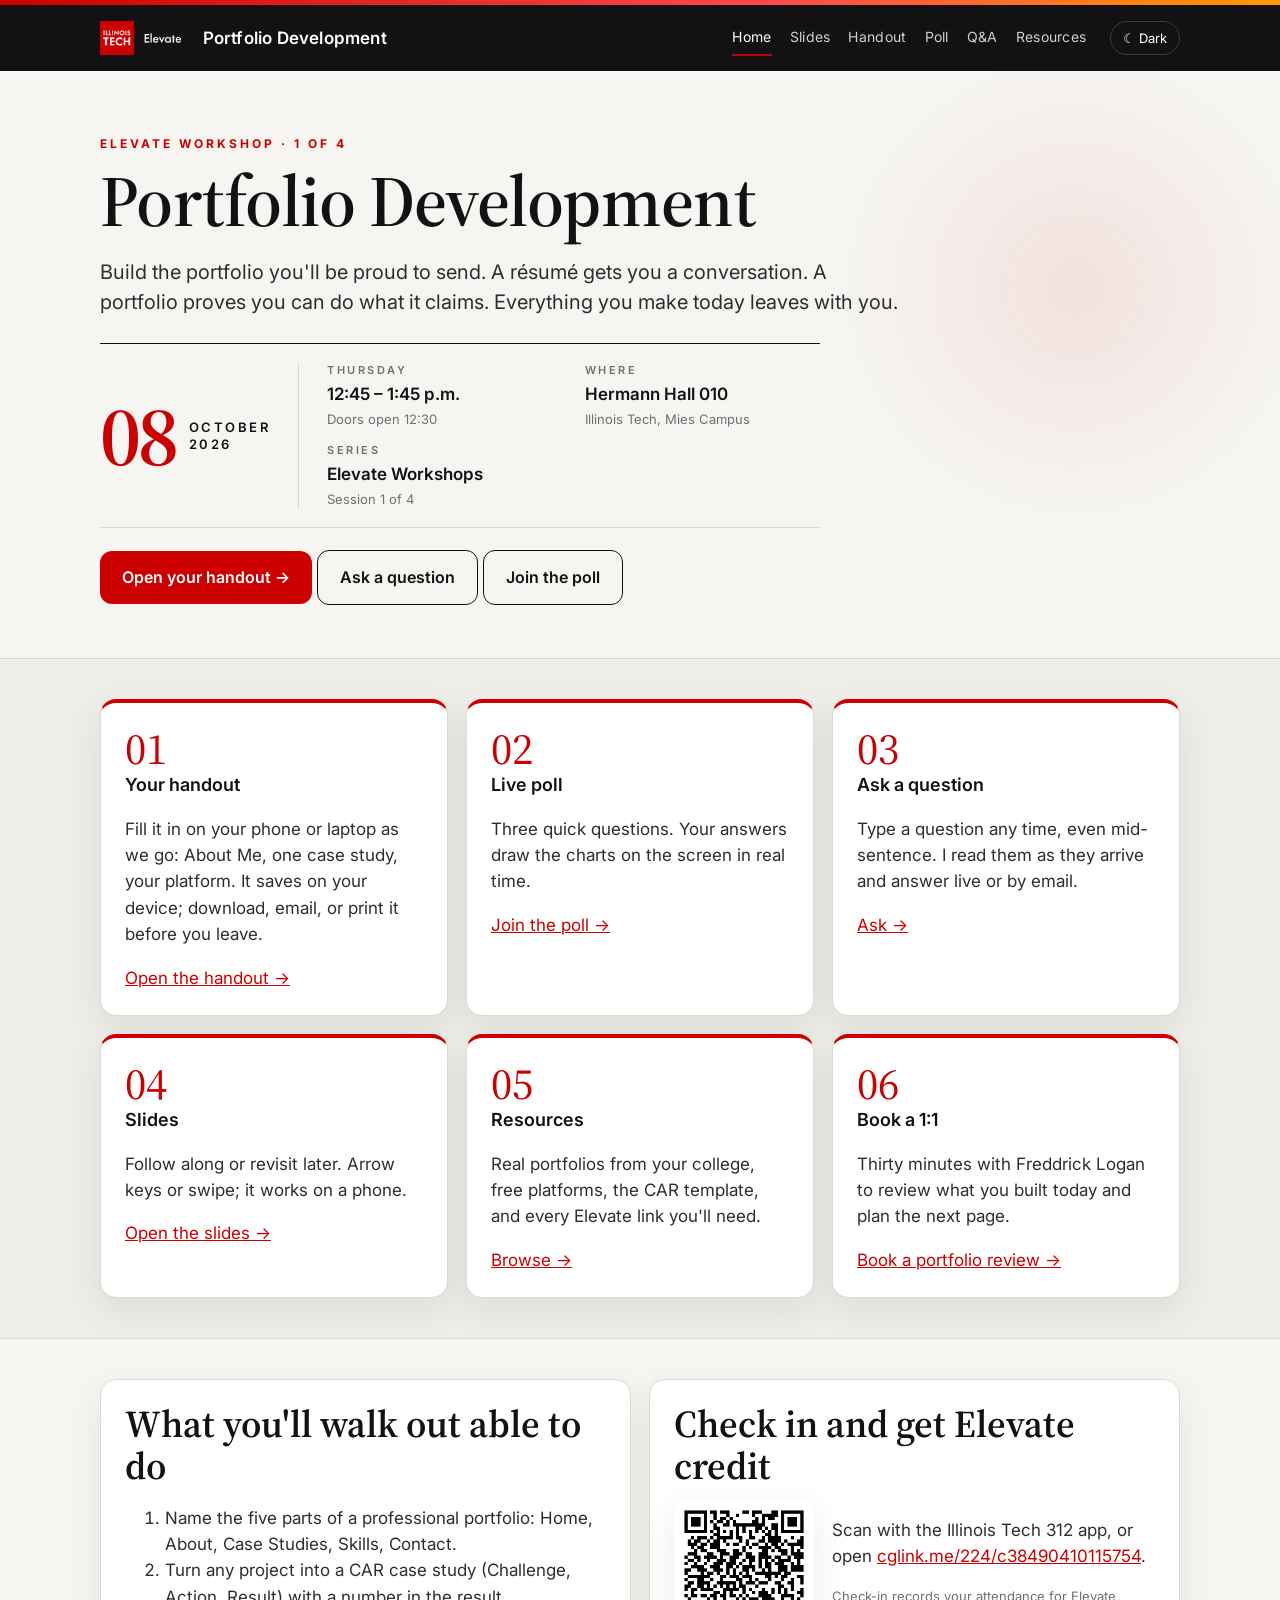
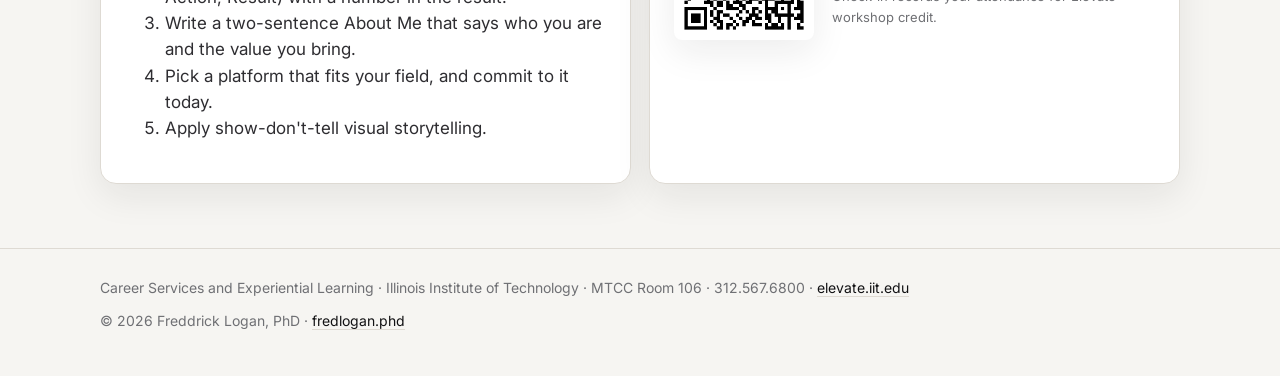
==== index.html @ 61ea3364 "Elevate Portfolio Development workshop site" ====
<!doctype html>
<html lang="en">
<head>
<meta charset="utf-8">
<meta name="viewport" content="width=device-width,initial-scale=1">
<title>Portfolio Development · Elevate Workshop</title>
<meta name="description" content="Elevate Portfolio Development Workshop: interactive slides, student handout, and facilitator guide. Illinois Tech Career Services and Experiential Learning.">
<link rel="preconnect" href="https://fonts.googleapis.com">
<link href="https://fonts.googleapis.com/css2?family=Inter:wght@400;500;600;700&family=Source+Serif+4:opsz,wght@8..60,400;8..60,600;8..60,700&display=swap" rel="stylesheet">
<link rel="stylesheet" href="assets/site.css">
</head>
<body>
<div class="redbar"></div>
<header class="topbar"><div class="wrap">
  <a class="brand" href="index.html"><img src="assets/elevate-logo-dark.png" alt="Illinois Tech Elevate"> Portfolio Development</a>
  <nav><a class="active" href="index.html">Home</a><a href="slides.html">Slides</a><a href="handout.html">Handout</a><a href="poll.html">Poll</a><a href="qa.html">Q&amp;A</a><a href="resources.html">Resources</a></nav>
</div></header>

<section class="hero"><div class="wrap">
  <div class="eyebrow reveal">Elevate Workshop · 1 of 4</div>
  <h1 class="reveal">Portfolio Development</h1>
  <p class="lead reveal">Build the portfolio you'll be proud to send. A résumé gets you a conversation. A portfolio proves you can do what it claims. Everything you make today leaves with you.</p>
  <div class="event reveal">
    <div class="event-date"><span class="d">08</span><span class="m">October<br>2026</span></div>
    <div class="event-rows">
      <div><span class="k">Thursday</span><b>12:45 – 1:45 p.m.</b><small>Doors open 12:30</small></div>
      <div><span class="k">Where</span><b>Hermann Hall 010</b><small>Illinois Tech, Mies Campus</small></div>
      <div><span class="k">Series</span><b>Elevate Workshops</b><small>Session 1 of 4</small></div>
    </div>
  </div>
  <p>
    <a class="btn" href="handout.html">Open your handout →</a>
    <a class="btn ghost" href="qa.html">Ask a question</a>
    <a class="btn ghost" href="poll.html">Join the poll</a>
  </p>
</div></section>

<section class="section alt"><div class="wrap grid c3">
  <div class="card accent"><div class="num">01</div><h3>Your handout</h3><p>Fill it in on your phone or laptop as we go: About Me, one case study, your platform. It saves on your device; download, email, or print it before you leave.</p><a href="handout.html">Open the handout →</a></div>
  <div class="card accent"><div class="num">02</div><h3>Live poll</h3><p>Three quick questions. Your answers draw the charts on the screen in real time.</p><a href="poll.html">Join the poll →</a></div>
  <div class="card accent"><div class="num">03</div><h3>Ask a question</h3><p>Type a question any time, even mid-sentence. I read them as they arrive and answer live or by email.</p><a href="qa.html">Ask →</a></div>
  <div class="card accent"><div class="num">04</div><h3>Slides</h3><p>Follow along or revisit later. Arrow keys or swipe; it works on a phone.</p><a href="slides.html">Open the slides →</a></div>
  <div class="card accent"><div class="num">05</div><h3>Resources</h3><p>Real portfolios from your college, free platforms, the CAR template, and every Elevate link you'll need.</p><a href="resources.html">Browse →</a></div>
  <div class="card accent"><div class="num">06</div><h3>Book a 1:1</h3><p>Thirty minutes with Freddrick Logan to review what you built today and plan the next page.</p><a id="bookCard" href="#">Book a portfolio review →</a></div>
</div></section>

<section class="section"><div class="wrap grid c2">
  <div class="card">
    <h2>What you'll walk out able to do</h2>
    <ol>
      <li>Name the five parts of a professional portfolio: Home, About, Case Studies, Skills, Contact.</li>
      <li>Turn any project into a CAR case study (Challenge, Action, Result) with a number in the result.</li>
      <li>Write a two-sentence About Me that says who you are and the value you bring.</li>
      <li>Pick a platform that fits your field, and commit to it today.</li>
      <li>Apply show-don't-tell visual storytelling.</li>
    </ol>
  </div>
  <div class="card">
    <h2>Check in and get Elevate credit</h2>
    <div class="qr"><img src="assets/checkin-qr.png" alt="312 check-in QR code"><div><p>Scan with the Illinois Tech 312 app, or open <a href="https://cglink.me/224/c38490410115754">cglink.me/224/c38490410115754</a>.</p><p class="hint">Check-in records your attendance for Elevate workshop credit.</p></div></div>
  </div>
</div></section>

<footer class="footer"><div class="wrap">
  <div>Career Services and Experiential Learning · Illinois Institute of Technology · MTCC Room 106 · 312.567.6800 · <a href="https://elevate.iit.edu">elevate.iit.edu</a></div>
  <div>© 2026 Freddrick Logan, PhD · <a href="https://fredlogan.phd">fredlogan.phd</a></div>
</div></footer>
<script src="assets/config.js"></script>
<script src="assets/site.js"></script>
<script>document.addEventListener('DOMContentLoaded',()=>{document.getElementById('bookCard').href=window.PW_CONFIG.bookingUrl;});</script>
</body>
</html>
---- assets/site.css ----
/* Elevate Portfolio Development Workshop — shared styles.
   Illinois Tech palette (Red #CC0000, Gray #76777B, Black, Orange #FF9900).
   Themes: html[data-theme="light"] / html[data-theme="dark"]; follows the system when unset. */
:root{
  --red:#CC0000; --deep:#8C0000; --orange:#FF9900; --gray:#76777B;
  --radius:16px;
  --sans:'Inter',system-ui,-apple-system,"Segoe UI",Roboto,Arial,sans-serif;
  --serif:'Source Serif 4','Source Serif Pro',Georgia,'Times New Roman',serif;
  --font:var(--sans);
  --ease:cubic-bezier(.2,.7,.2,1);
  /* light */
  --bg:#F6F5F2; --surface:#FFFFFF; --surface-2:#EFEDE8; --ink:#121214; --body:#2E2D31; --muted:#6F7074;
  --line:#DEDAD3; --accent:#CC0000; --accent-soft:rgba(204,0,0,.08); --on-accent:#fff;
  --shadow:0 12px 36px rgba(20,20,30,.08); --glow:0 0 0 1px rgba(0,0,0,.04);
  --topbar:#121214; --topbar-ink:#fff;
}
@media (prefers-color-scheme: dark){
  :root:not([data-theme="light"]){
    --bg:#0E0E11; --surface:#17171B; --surface-2:#1F1F24; --ink:#F4F2EC; --body:#D6D3CB; --muted:#9A9A9F;
    --line:#2B2B31; --accent:#FF4A4A; --accent-soft:rgba(255,74,74,.12); --on-accent:#fff;
    --shadow:0 16px 44px rgba(0,0,0,.45); --glow:0 0 0 1px rgba(255,255,255,.04);
    --topbar:#0A0A0C; --topbar-ink:#fff;
  }
}
:root[data-theme="dark"]{
  --bg:#0E0E11; --surface:#17171B; --surface-2:#1F1F24; --ink:#F4F2EC; --body:#D6D3CB; --muted:#9A9A9F;
  --line:#2B2B31; --accent:#FF4A4A; --accent-soft:rgba(255,74,74,.12); --on-accent:#fff;
  --shadow:0 16px 44px rgba(0,0,0,.45); --glow:0 0 0 1px rgba(255,255,255,.04);
  --topbar:#0A0A0C; --topbar-ink:#fff;
}
*{box-sizing:border-box}
html,body{margin:0;padding:0}
body{font-family:var(--sans);color:var(--body);background:var(--bg);line-height:1.55;-webkit-font-smoothing:antialiased;font-size:17px;transition:background .3s,color .3s}
a{color:var(--accent)}
img{max-width:100%;height:auto}
.wrap{max-width:1120px;margin:0 auto;padding:0 20px}
.topbar{background:var(--topbar);color:var(--topbar-ink);position:sticky;top:0;z-index:50}
.topbar .wrap{display:flex;align-items:center;justify-content:space-between;gap:16px;height:66px}
.topbar .brand{display:flex;align-items:center;gap:12px;color:#fff;text-decoration:none;font-weight:600;letter-spacing:.2px}
.topbar .brand img{height:34px;width:auto}
.topbar nav{display:flex;align-items:center;flex-wrap:wrap;gap:2px 18px}
.topbar nav a{color:#cfcfd4;text-decoration:none;font-size:14px;letter-spacing:.3px;padding:6px 0;border-bottom:2px solid transparent}
.topbar nav a.active,.topbar nav a:hover{color:#fff;border-bottom-color:var(--red)}
.theme-btn{background:transparent;color:#fff;border:1px solid #3a3a40;border-radius:999px;padding:6px 12px;font:inherit;font-size:13px;cursor:pointer;margin-left:6px}
.theme-btn:hover{border-color:#777}
.redbar{height:5px;background:linear-gradient(90deg,var(--red),#FF4A4A 60%,var(--orange))}
.hero{padding:64px 0 36px;position:relative;overflow:hidden}
.hero .wrap{position:relative;z-index:1}
.hero::before{content:"";position:absolute;inset:-20% -10% auto auto;width:52vw;height:52vw;max-width:720px;max-height:720px;border-radius:50%;
  background:radial-gradient(closest-side,var(--accent-soft),transparent 70%);filter:blur(10px);pointer-events:none;animation:drift 18s ease-in-out infinite alternate}
.eyebrow{font-size:12px;letter-spacing:3px;text-transform:uppercase;color:var(--accent);font-weight:700}
h1{font-family:var(--serif);font-weight:600;font-size:clamp(38px,6.4vw,72px);line-height:1.02;letter-spacing:-.01em;margin:10px 0 14px;color:var(--ink)}
h2{font-family:var(--serif);font-weight:600;font-size:clamp(26px,3.4vw,38px);line-height:1.1;color:var(--ink);margin:0 0 12px}
h3{font-size:18px;margin:0 0 6px;color:var(--ink);font-weight:600}
.lead{font-size:20px;color:var(--body);max-width:62ch;line-height:1.5}
.meta{display:flex;flex-wrap:wrap;gap:10px 24px;margin:20px 0;font-weight:600;color:var(--ink)}
.meta span{display:inline-flex;align-items:center;gap:8px}
.event{display:grid;grid-template-columns:auto 1fr;gap:0 28px;align-items:stretch;margin:26px 0 22px;max-width:720px;border-top:1px solid var(--ink);border-bottom:1px solid var(--line);padding:18px 0}
.event-date{display:flex;align-items:center;gap:12px;padding-right:28px;border-right:1px solid var(--line)}
.event-date .d{font-family:var(--serif);font-weight:600;font-size:clamp(56px,7vw,84px);line-height:.9;color:var(--accent);letter-spacing:-.03em}
.event-date .m{font-size:13px;letter-spacing:2.5px;text-transform:uppercase;color:var(--ink);font-weight:600;line-height:1.3}
.event-rows{display:grid;grid-template-columns:repeat(auto-fit,minmax(160px,1fr));gap:12px 22px;align-content:center}
.event-rows div{display:flex;flex-direction:column;gap:2px}
.event-rows .k{font-size:11px;letter-spacing:2.5px;text-transform:uppercase;color:var(--muted);font-weight:600}
.event-rows b{font-size:17px;color:var(--ink);font-weight:600}
.event-rows small{font-size:13px;color:var(--muted)}
@media (max-width:600px){.event{grid-template-columns:1fr;gap:14px}.event-date{border-right:0;border-bottom:1px solid var(--line);padding:0 0 12px}}
.btn{display:inline-block;background:var(--red);color:#fff;text-decoration:none;font-weight:600;padding:14px 22px;border-radius:12px;border:0;cursor:pointer;font-size:16px;transition:transform .15s var(--ease),background .15s}
.btn:hover{background:var(--deep);transform:translateY(-1px)}
.btn.ghost{background:transparent;color:var(--ink);border:1.5px solid var(--ink)}
.btn.ghost:hover{background:var(--ink);color:var(--bg)}
.btn.small{padding:8px 14px;font-size:14px;border-radius:9px}
.grid{display:grid;gap:18px}
.grid.c3{grid-template-columns:repeat(auto-fit,minmax(260px,1fr))}
.grid.c2{grid-template-columns:repeat(auto-fit,minmax(300px,1fr))}
.card{background:var(--surface);border:1px solid var(--line);border-radius:var(--radius);padding:24px;box-shadow:var(--shadow);transition:transform .25s var(--ease),box-shadow .25s}
.card:hover{transform:translateY(-2px)}
.card.accent{border-top:4px solid var(--red)}
.card .num{font-family:var(--serif);font-size:44px;color:var(--accent);line-height:1}
.section{padding:40px 0}
.section.alt{background:var(--surface-2);border-top:1px solid var(--line);border-bottom:1px solid var(--line)}
.callout{background:var(--ink);color:var(--bg);border-radius:var(--radius);padding:22px 26px}
.callout strong,.callout code{color:inherit}
.pill{display:inline-block;background:var(--accent-soft);color:var(--accent);font-size:12px;font-weight:700;letter-spacing:1px;text-transform:uppercase;padding:4px 10px;border-radius:999px}
label{display:block;font-weight:600;color:var(--ink);margin:12px 0 6px}
input[type=text],textarea,select{width:100%;font:inherit;padding:12px 14px;border:1.5px solid var(--line);border-radius:10px;background:var(--surface);color:var(--ink)}
textarea{min-height:90px;resize:vertical}
input:focus,textarea:focus,select:focus{outline:2px solid var(--accent);border-color:var(--accent)}
.hint{font-size:13px;color:var(--muted)}
.preview{background:var(--surface-2);border:1px dashed var(--line);border-radius:10px;padding:16px;white-space:pre-wrap;color:var(--ink)}
.check{display:flex;align-items:flex-start;gap:12px;padding:10px 0;border-bottom:1px solid var(--line)}
.check input{width:22px;height:22px;margin-top:3px;accent-color:var(--red)}
.check label{margin:0}
.check.done label{text-decoration:line-through;color:var(--muted)}
.footer{padding:28px 0 44px;color:var(--muted);font-size:14px;border-top:1px solid var(--line);margin-top:24px}
.footer a{color:var(--ink);text-decoration:none;border-bottom:1px solid var(--line)}
.footer a:hover{border-bottom-color:var(--accent)}
.footer .wrap{display:flex;flex-wrap:wrap;justify-content:space-between;gap:12px;align-items:center}
.qr{display:flex;gap:18px;align-items:center}
.qr img{width:140px;height:140px;border:4px solid #fff;box-shadow:var(--shadow);border-radius:8px;background:#fff}
.bar{height:14px;background:var(--surface-2);border-radius:7px;overflow:hidden}
.bar i{display:block;height:100%;background:var(--accent);width:0;transition:width .4s var(--ease)}
.vote{display:flex;flex-wrap:wrap;gap:10px}
.vote button{background:var(--surface);color:var(--ink);border:1.5px solid var(--ink);border-radius:10px;padding:10px 14px;font:inherit;font-weight:600;cursor:pointer;transition:all .15s}
.vote button:hover{background:var(--ink);color:var(--bg)}
.toast{position:fixed;bottom:20px;left:50%;transform:translateX(-50%);background:var(--ink);color:var(--bg);padding:10px 16px;border-radius:10px;opacity:0;transition:opacity .2s;pointer-events:none;z-index:99}
.toast.show{opacity:1}
table{width:100%;border-collapse:collapse;background:var(--surface);color:var(--body)}
th,td{text-align:left;padding:10px 12px;border-bottom:1px solid var(--line);vertical-align:top}
th{background:var(--ink);color:var(--bg);font-weight:600}
.tabs{display:flex;flex-wrap:wrap;gap:8px;margin-bottom:12px}
.tabs button{font:inherit;font-weight:600;padding:8px 14px;border-radius:999px;border:1.5px solid var(--line);background:var(--surface);color:var(--ink);cursor:pointer}
.tabs button.on{background:var(--red);color:#fff;border-color:var(--red)}
code{font-family:ui-monospace,SFMono-Regular,Menlo,monospace;font-size:.92em;background:var(--surface-2);padding:1px 6px;border-radius:6px}
/* motion */
.reveal{opacity:0;transform:translateY(14px);animation:rise .7s var(--ease) forwards}
.reveal:nth-child(2){animation-delay:.08s}.reveal:nth-child(3){animation-delay:.16s}.reveal:nth-child(4){animation-delay:.24s}.reveal:nth-child(5){animation-delay:.32s}.reveal:nth-child(6){animation-delay:.4s}
@keyframes rise{to{opacity:1;transform:none}}
@keyframes drift{from{transform:translate(0,0)}to{transform:translate(-6%,8%)}}
@media (prefers-reduced-motion: reduce){.reveal{animation:none;opacity:1;transform:none}.hero::before{animation:none}.card:hover{transform:none}}
@media (max-width:700px){.topbar .wrap{height:auto;padding:10px 20px;flex-wrap:wrap}.hero{padding:40px 0 24px}body{font-size:16px}}
@media print{
  .topbar,.redbar,.noprint,.footer,.theme-btn{display:none!important}
  body{background:#fff;color:#000}
  .card{box-shadow:none;break-inside:avoid}
  input[type=text],textarea{border:1px solid #999}
  .section{padding:14px 0}
}
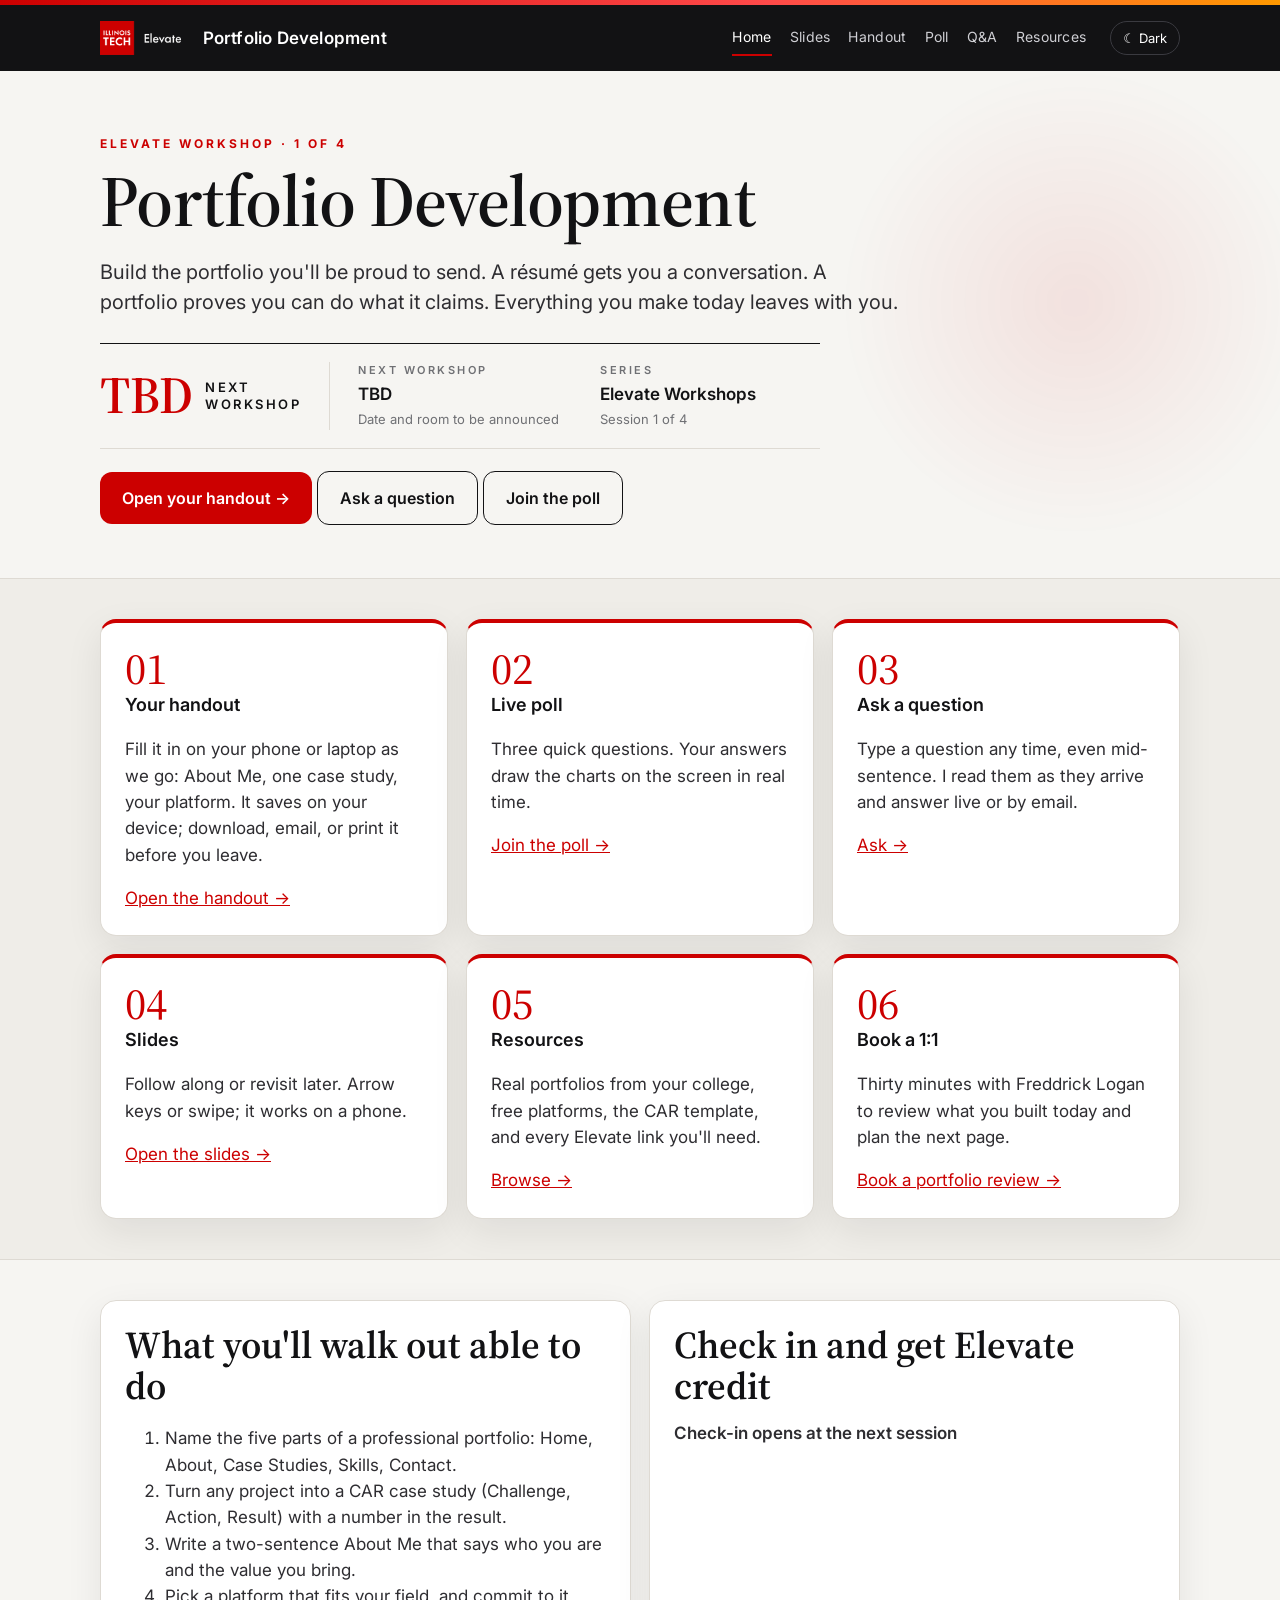
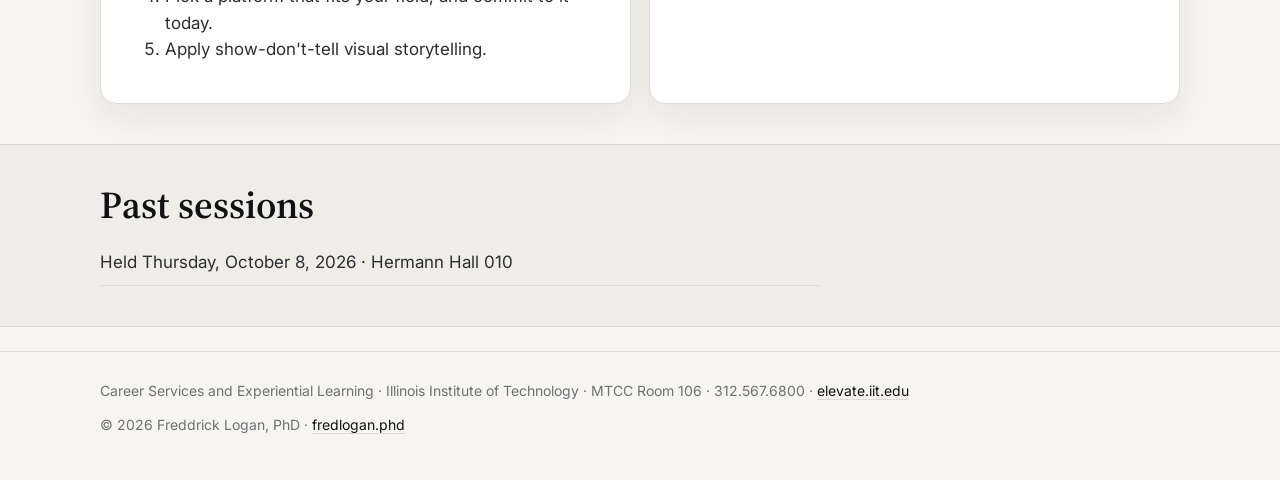
==== commit 59d3b342: "Portfolio QA: fit, photos, field swaps, formulas, date archiving" ====
--- a/index.html
+++ b/index.html
@@ -21,10 +21,10 @@
   <h1 class="reveal">Portfolio Development</h1>
   <p class="lead reveal">Build the portfolio you'll be proud to send. A résumé gets you a conversation. A portfolio proves you can do what it claims. Everything you make today leaves with you.</p>
   <div class="event reveal">
-    <div class="event-date"><span class="d">08</span><span class="m">October<br>2026</span></div>
+    <div class="event-date"><span class="d" data-session="day"></span><span class="m"><span data-session="month"></span><br><span data-session="year"></span></span></div>
     <div class="event-rows">
-      <div><span class="k">Thursday</span><b>12:45 – 1:45 p.m.</b><small>Doors open 12:30</small></div>
-      <div><span class="k">Where</span><b>Hermann Hall 010</b><small>Illinois Tech, Mies Campus</small></div>
+      <div><span class="k" data-session="weekday"></span><b data-session="time"></b><small data-session="doors"></small></div>
+      <div data-when="upcoming"><span class="k">Where</span><b data-session="where"></b><small>Illinois Tech, Mies Campus</small></div>
       <div><span class="k">Series</span><b>Elevate Workshops</b><small>Session 1 of 4</small></div>
     </div>
   </div>
@@ -57,16 +57,21 @@
   </div>
   <div class="card">
     <h2>Check in and get Elevate credit</h2>
-    <div class="qr"><img src="assets/checkin-qr.png" alt="312 check-in QR code"><div><p>Scan with the Illinois Tech 312 app, or open <a href="https://cglink.me/224/c38490410115754">cglink.me/224/c38490410115754</a>.</p><p class="hint">Check-in records your attendance for Elevate workshop credit.</p></div></div>
+    <div data-checkin="card"><div class="qr"><img src="assets/checkin-qr.png" alt="312 check-in QR code"><div><p>Scan with the Illinois Tech 312 app, or open <a id="checkinA" href="#"><span id="checkinShort"></span></a>.</p><p class="hint">Check-in records your attendance for Elevate workshop credit.</p></div></div></div>
   </div>
+</div></section>
+
+<section class="section alt" data-past hidden><div class="wrap">
+  <h2>Past sessions</h2>
+  <ul class="past-list" data-past-list></ul>
 </div></section>
 
 <footer class="footer"><div class="wrap">
   <div>Career Services and Experiential Learning · Illinois Institute of Technology · MTCC Room 106 · 312.567.6800 · <a href="https://elevate.iit.edu">elevate.iit.edu</a></div>
-  <div>© 2026 Freddrick Logan, PhD · <a href="https://fredlogan.phd">fredlogan.phd</a></div>
+  <div>© <span data-year></span> Freddrick Logan, PhD · <a href="https://fredlogan.phd">fredlogan.phd</a></div>
 </div></footer>
 <script src="assets/config.js"></script>
 <script src="assets/site.js"></script>
-<script>document.addEventListener('DOMContentLoaded',()=>{document.getElementById('bookCard').href=window.PW_CONFIG.bookingUrl;});</script>
+<script>document.addEventListener('DOMContentLoaded',()=>{const C=window.PW_CONFIG||{};const b=document.getElementById('bookCard');if(b)b.href=C.bookingUrl||'#';const a=document.getElementById('checkinA');if(a)a.href=C.checkinUrl||'#';const s=document.getElementById('checkinShort');if(s)s.textContent=(C.checkinUrl||'').replace('https://','');});</script>
 </body>
 </html>
--- a/assets/site.css
+++ b/assets/site.css
@@ -126,3 +126,23 @@
   input[type=text],textarea{border:1px solid #999}
   .section{padding:14px 0}
 }
+
+/* Writing formulas: shown wherever students are asked to write something */
+.formula{border:1.5px dashed var(--line);border-left:4px solid var(--red);border-radius:10px;padding:10px 14px;margin:8px 0 12px;background:var(--surface);font-size:15px;line-height:1.6;color:var(--ink)}
+.formula .fx{display:block;font-size:10px;letter-spacing:2px;text-transform:uppercase;color:var(--accent);font-weight:700;margin-bottom:2px}
+.formula .b,.hint .b{display:inline-block;padding:0 6px;border-radius:5px;background:var(--surface-2);color:var(--muted);font-weight:600;font-size:.92em;line-height:1.5}
+.formula .eg{display:block;margin-top:4px;color:var(--muted);font-size:.92em}
+.formula ol{margin:2px 0 0;padding-left:20px}
+.fill{background:transparent;border:1px solid var(--line);color:var(--accent);font:inherit;font-size:13px;font-weight:600;border-radius:999px;padding:3px 10px;cursor:pointer;margin:6px 0 0}
+.fill:hover{border-color:var(--accent)}
+.wc{font-size:13px;font-weight:600;color:var(--muted);font-variant-numeric:tabular-nums}
+.wc.ok{color:var(--ink)}.wc.over{color:var(--accent)}
+@media print{.fill{display:none}.formula{border-style:solid}}
+
+/* Sessions, past-session list, and check-in placeholder (dates come from assets/config.js) */
+[hidden]{display:none!important}
+.event-date .d.tbd{font-size:clamp(34px,4.5vw,52px);letter-spacing:0}
+.past-list{list-style:none;padding:0;margin:12px 0 0;max-width:720px}
+.past-list li{padding:10px 0;border-bottom:1px solid var(--line);color:var(--body)}
+.checkin-wait{font-weight:600;margin:0}
+.check input{flex:0 0 22px}
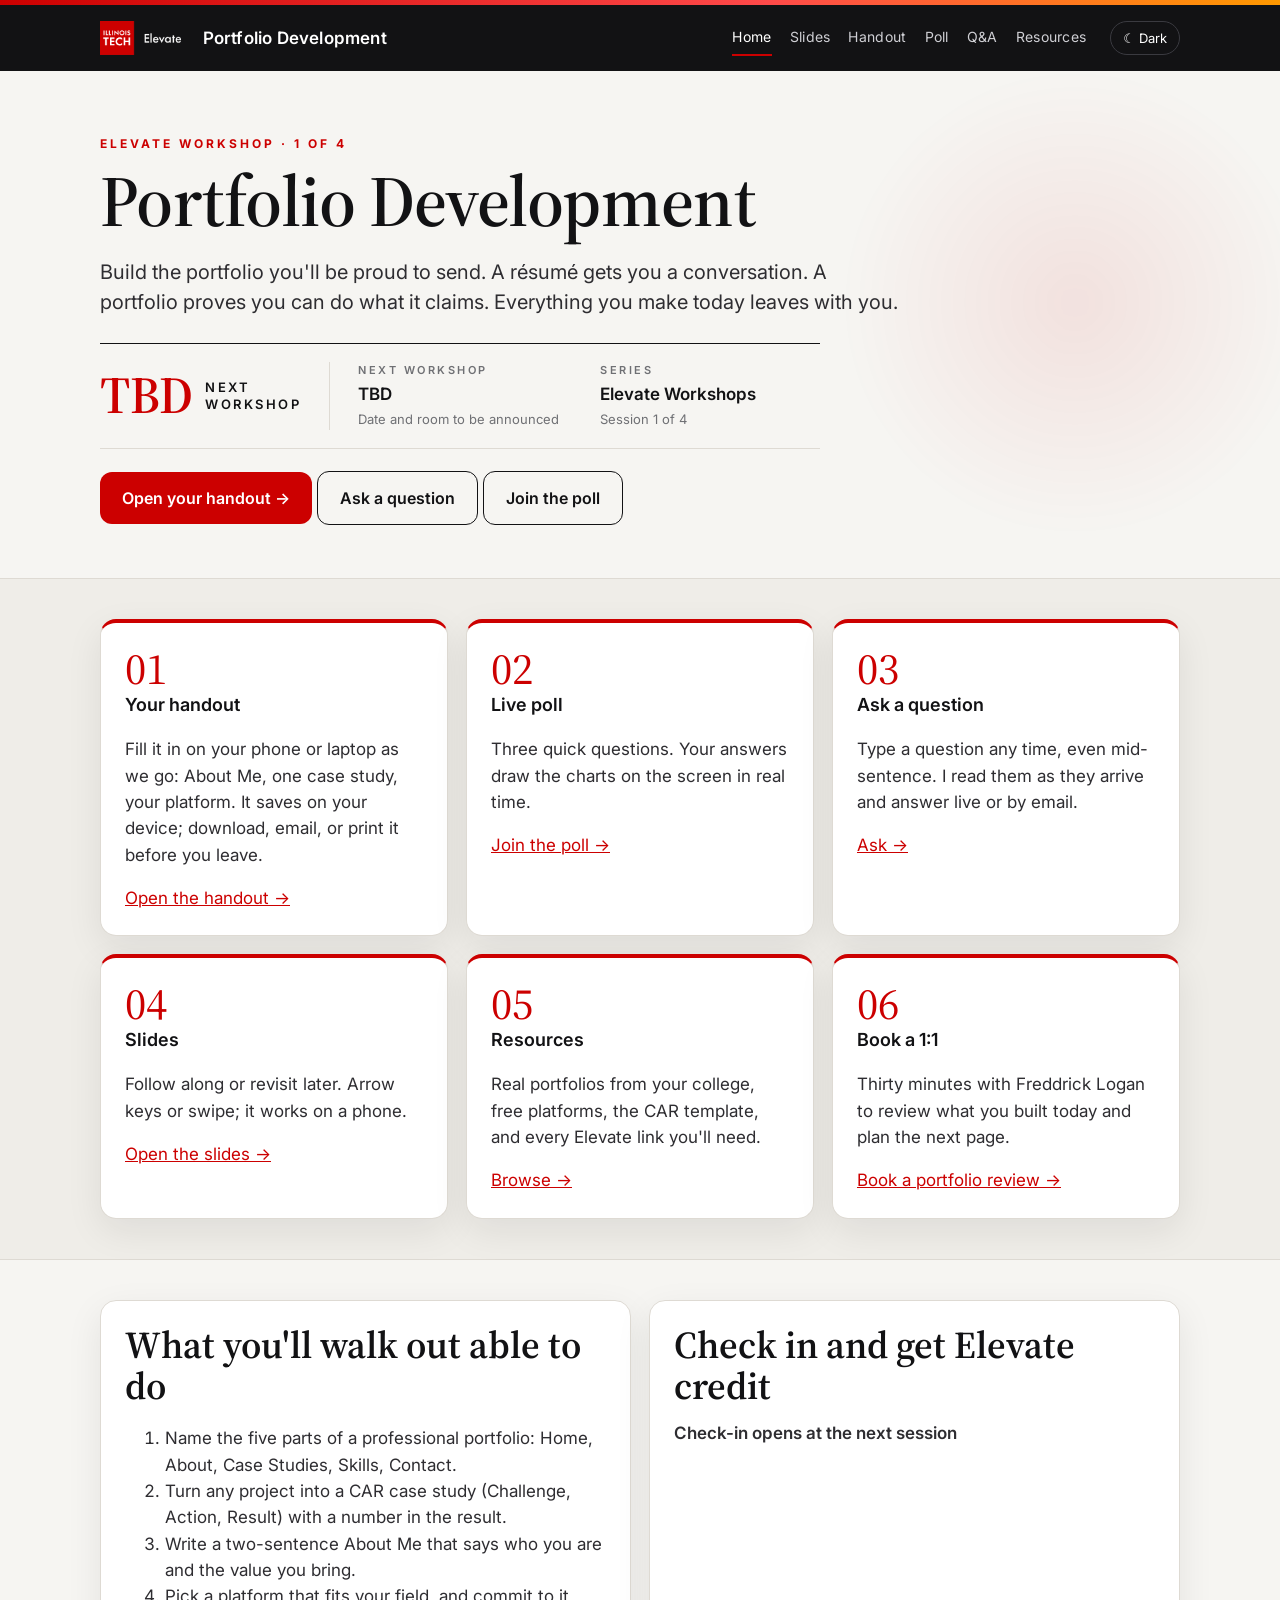
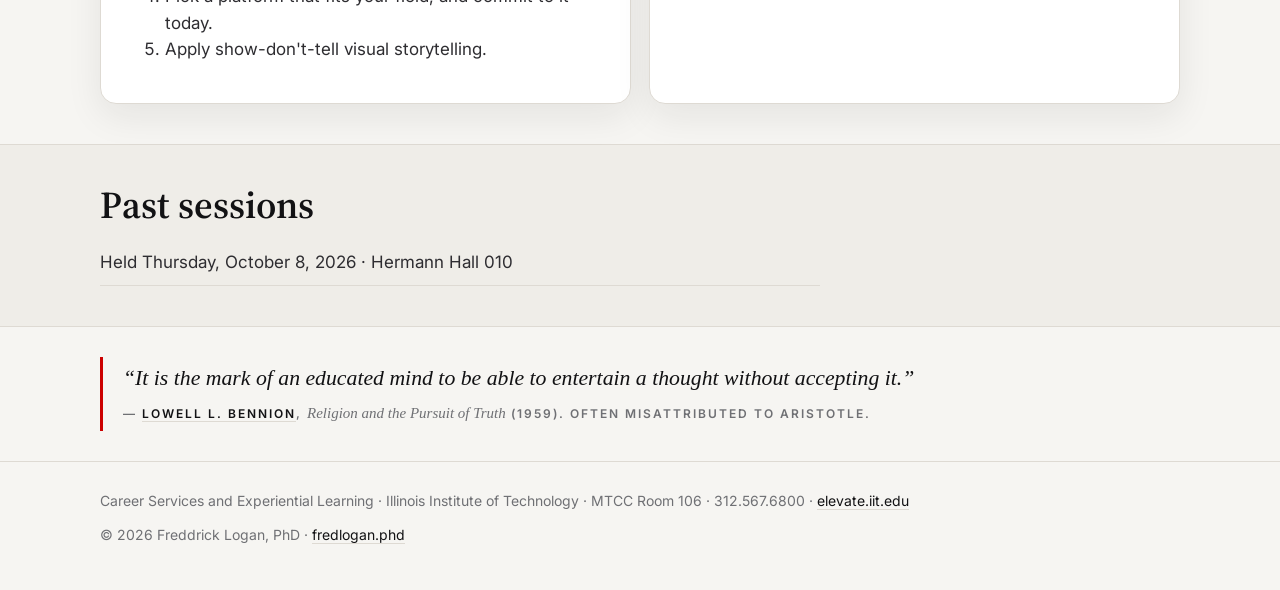
==== commit 20c56ef8: "Add verified Bennion quote (often misattributed to Aristotle)" ====
--- a/index.html
+++ b/index.html
@@ -57,13 +57,20 @@
   </div>
   <div class="card">
     <h2>Check in and get Elevate credit</h2>
-    <div data-checkin="card"><div class="qr"><img src="assets/checkin-qr.png" alt="312 check-in QR code"><div><p>Scan with the Illinois Tech 312 app, or open <a id="checkinA" href="#"><span id="checkinShort"></span></a>.</p><p class="hint">Check-in records your attendance for Elevate workshop credit.</p></div></div></div>
+    <div data-checkin="card"><div class="qr"><div class="qrcard" style="--qr:190px"><img src="assets/checkin-qr.png" alt="312 check-in QR code"><span class="lbl">Check in on 312</span></div><div><p>Scan with the Illinois Tech 312 app, or open <a id="checkinA" href="#"><span id="checkinShort"></span></a>.</p><p class="hint">Check-in records your attendance for Elevate workshop credit.</p></div></div></div>
   </div>
 </div></section>
 
 <section class="section alt" data-past hidden><div class="wrap">
   <h2>Past sessions</h2>
   <ul class="past-list" data-past-list></ul>
+</div></section>
+
+<section class="quoteband"><div class="wrap">
+  <figure class="quote">
+    <blockquote>“It is the mark of an educated mind to be able to entertain a thought without accepting it.”</blockquote>
+    <figcaption>— <a href="https://en.wikipedia.org/wiki/Lowell_L._Bennion" target="_blank" rel="noopener noreferrer">Lowell L. Bennion</a>, <cite>Religion and the Pursuit of Truth</cite> (1959). Often misattributed to Aristotle.</figcaption>
+  </figure>
 </div></section>
 
 <footer class="footer"><div class="wrap">
--- a/assets/site.css
+++ b/assets/site.css
@@ -146,3 +146,37 @@
 .past-list li{padding:10px 0;border-bottom:1px solid var(--line);color:var(--body)}
 .checkin-wait{font-weight:600;margin:0}
 .check input{flex:0 0 22px}
+
+/* Branded QR cards: white card, thin scarlet border, scarlet label; the code itself stays scannable in both themes */
+.qrcard{display:inline-flex;flex-direction:column;align-items:center;gap:6px;background:#fff;border:2px solid #C8102E;border-radius:16px;padding:14px 16px 12px;color:#111;text-align:center;box-shadow:var(--shadow);max-width:100%;vertical-align:top}
+.qrcard img,.qr .qrcard img{display:block;width:var(--qr,220px);max-width:100%;height:auto;border:0;box-shadow:none;background:#fff;padding:0;border-radius:0}
+.qrcard .lbl{font-weight:700;color:#C8102E;font-size:clamp(15px,1.3vw,19px);line-height:1.2;letter-spacing:.2px}
+.qrcard .sub{font-size:12px;line-height:1.3;color:#555;max-width:30ch;word-break:break-word}
+.qrcard .sub a{color:#555}
+.qr{align-items:flex-start;flex-wrap:wrap}
+.qr .qrcard{flex:0 0 auto}
+.slide .qrcard .lbl{font-size:clamp(16px,min(1.5vw,2.6vh),22px)}
+.slide .qrcard .sub{font-size:clamp(11px,1.6vh,13px)}
+@media (max-height:760px){.slide .qrcard{padding:10px 12px 8px;gap:4px}}
+
+/* Verified quote: serif italic, thin scarlet rule, uppercase attribution with the title in italics; same in both themes */
+.quoteband{padding:30px 0 6px}
+.quote{margin:0;padding:6px 0 6px 20px;border-left:3px solid #CC0000;max-width:840px}
+.quote blockquote{margin:0;font-family:var(--serif);font-style:italic;font-weight:400;font-size:clamp(19px,1.7vw,24px);line-height:1.4;color:var(--ink)}
+.quote figcaption{margin-top:8px;font-size:12px;letter-spacing:2px;text-transform:uppercase;font-weight:600;color:var(--muted)}
+.quote figcaption a{color:var(--ink);text-decoration:none;border-bottom:1px solid var(--line)}
+.quote figcaption a:hover{border-bottom-color:#CC0000}
+.quote figcaption cite{font-family:var(--serif);font-style:italic;font-weight:400;text-transform:none;letter-spacing:0;font-size:15px}
+.quote.line{display:block;max-width:none;margin:28px 0 0;padding:4px 0 4px 16px;line-height:1.5}
+.quote.line blockquote,.quote.line figcaption{display:inline}
+.quote.line blockquote{font-size:17px}
+.quote.line figcaption{margin:0 0 0 8px;font-size:11px;letter-spacing:1.6px}
+.quote.line figcaption cite{font-size:14px}
+.slide .quote{margin-top:14px;max-width:none;padding:2px 0 2px 14px;flex:none}
+.slide .quote blockquote{font-size:clamp(15px,min(1.4vw,2.3vh),21px);line-height:1.35}
+.slide .quote figcaption{margin-top:4px;font-size:11px;letter-spacing:1.6px}
+.slide .quote figcaption cite{font-size:13px}
+.slide.ink .quote blockquote{color:#F4F2EC}
+.slide.ink .quote figcaption{color:#9A9A9F}
+.slide.ink .quote figcaption a{color:#F4F2EC;border-bottom-color:#2B2B31}
+@media (max-height:760px){.slide .quote{margin-top:8px}.slide .quote blockquote{font-size:clamp(14px,2vh,17px)}.slide .quote figcaption{margin-top:2px;font-size:10px}}
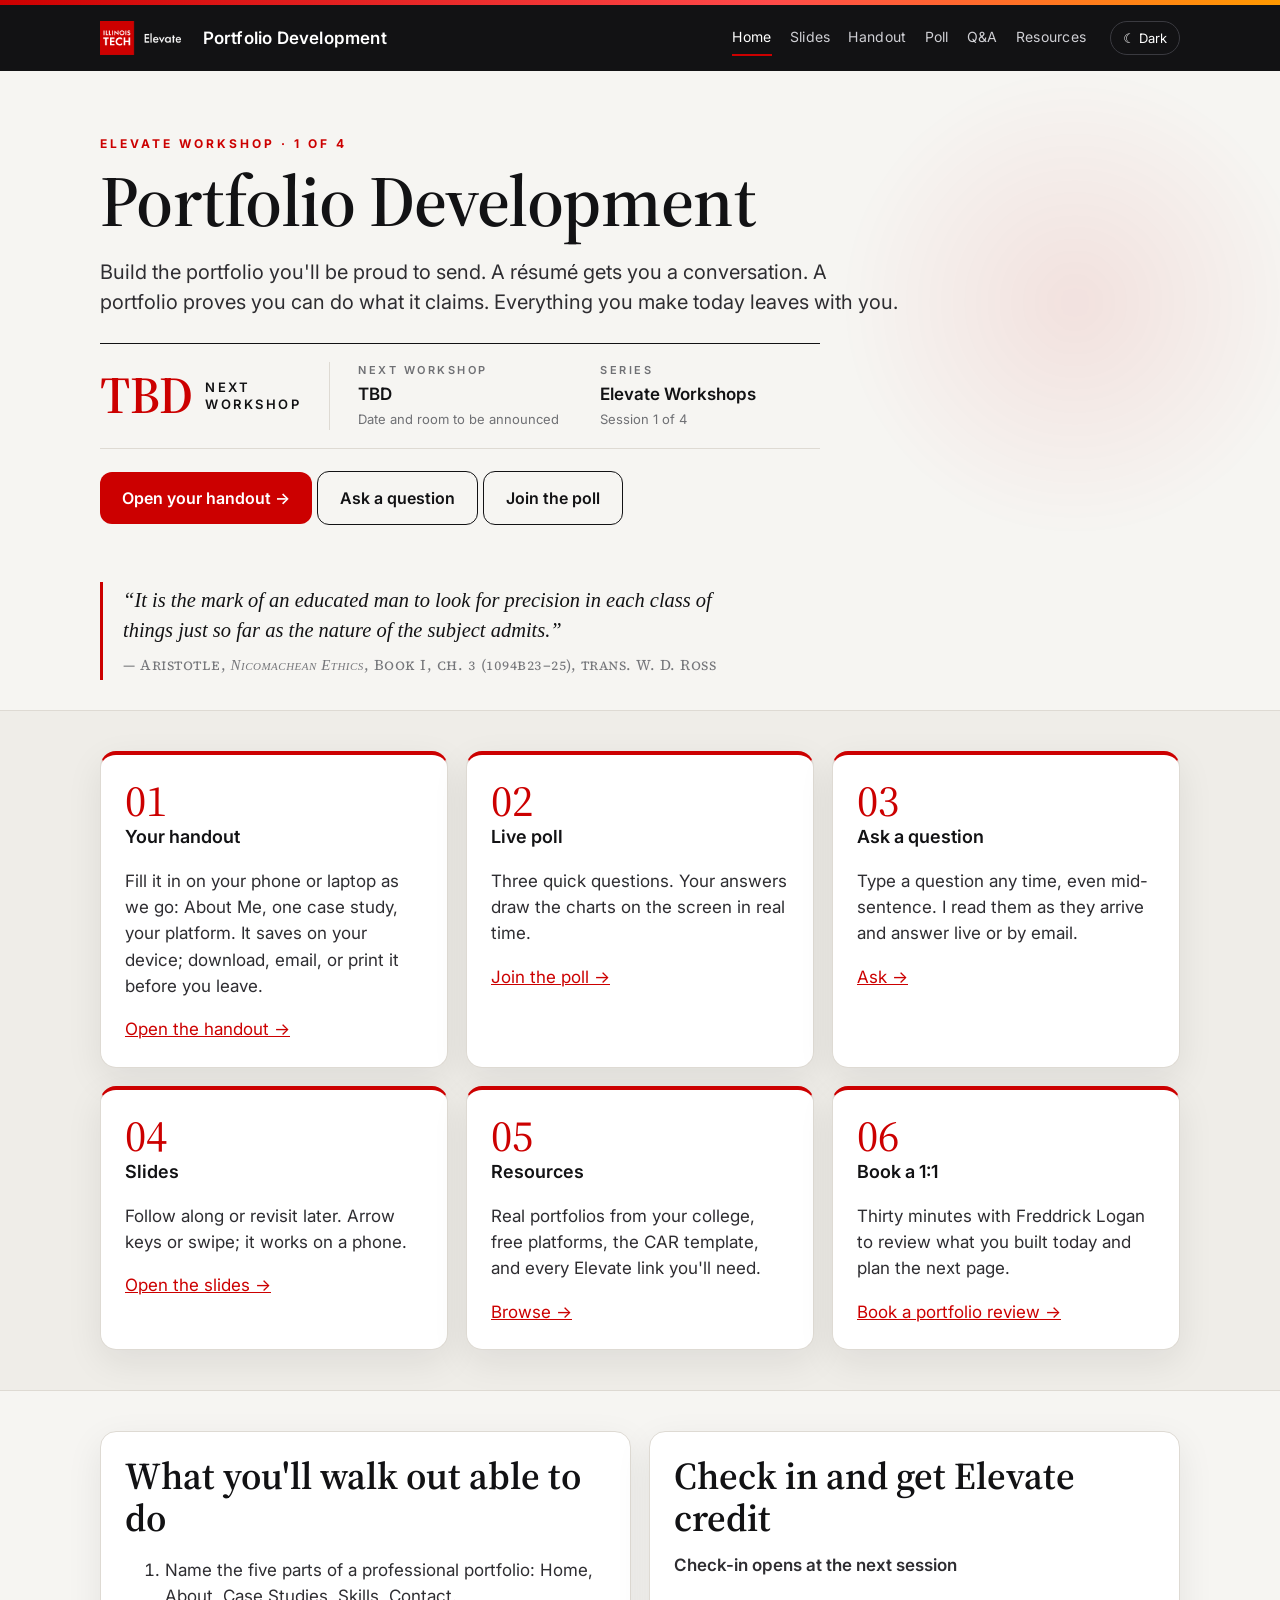
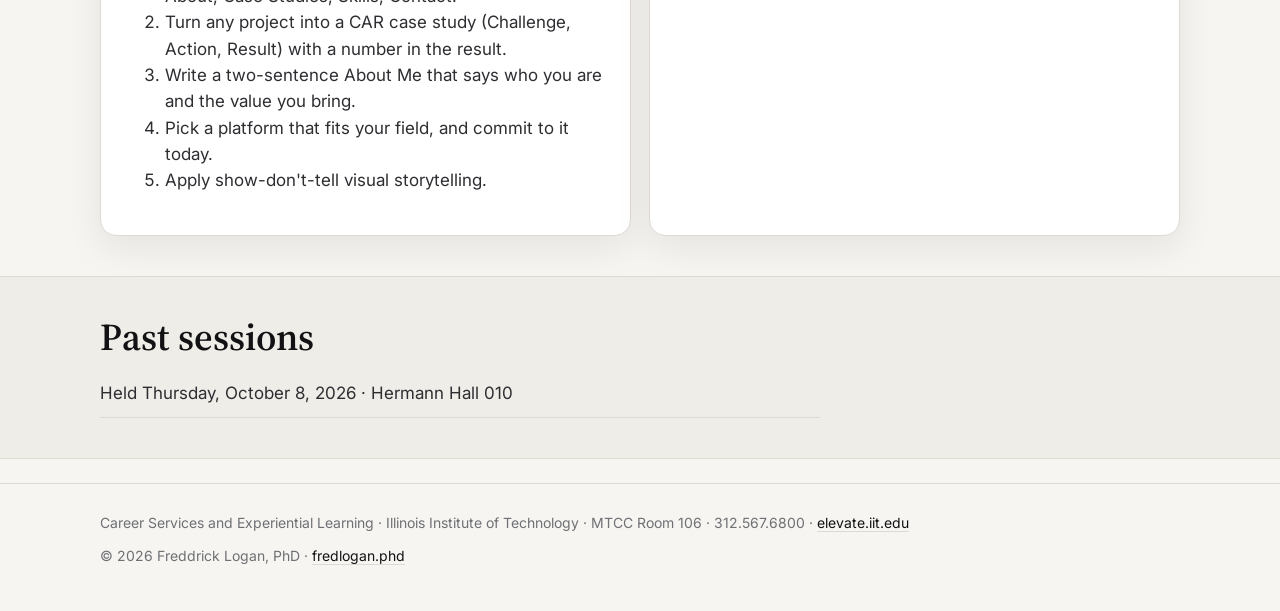
==== commit 74f77de1: "Homepage: single Aristotle quote in IIT colors" ====
--- a/index.html
+++ b/index.html
@@ -35,6 +35,13 @@
   </p>
 </div></section>
 
+<section class="epigraph"><div class="wrap">
+  <figure>
+    <blockquote>“It is the mark of an educated man to look for precision in each class of things just so far as the nature of the subject admits.”</blockquote>
+    <figcaption>— Aristotle, <cite>Nicomachean Ethics</cite>, Book I, ch. 3 (1094b23–25), trans. W. D. Ross</figcaption>
+  </figure>
+</div></section>
+
 <section class="section alt"><div class="wrap grid c3">
   <div class="card accent"><div class="num">01</div><h3>Your handout</h3><p>Fill it in on your phone or laptop as we go: About Me, one case study, your platform. It saves on your device; download, email, or print it before you leave.</p><a href="handout.html">Open the handout →</a></div>
   <div class="card accent"><div class="num">02</div><h3>Live poll</h3><p>Three quick questions. Your answers draw the charts on the screen in real time.</p><a href="poll.html">Join the poll →</a></div>
@@ -66,13 +73,6 @@
   <ul class="past-list" data-past-list></ul>
 </div></section>
 
-<section class="quoteband"><div class="wrap">
-  <figure class="quote">
-    <blockquote>“It is the mark of an educated mind to be able to entertain a thought without accepting it.”</blockquote>
-    <figcaption>— <a href="https://en.wikipedia.org/wiki/Lowell_L._Bennion" target="_blank" rel="noopener noreferrer">Lowell L. Bennion</a>, <cite>Religion and the Pursuit of Truth</cite> (1959). Often misattributed to Aristotle.</figcaption>
-  </figure>
-</div></section>
-
 <footer class="footer"><div class="wrap">
   <div>Career Services and Experiential Learning · Illinois Institute of Technology · MTCC Room 106 · 312.567.6800 · <a href="https://elevate.iit.edu">elevate.iit.edu</a></div>
   <div>© <span data-year></span> Freddrick Logan, PhD · <a href="https://fredlogan.phd">fredlogan.phd</a></div>
--- a/assets/site.css
+++ b/assets/site.css
@@ -159,24 +159,12 @@
 .slide .qrcard .sub{font-size:clamp(11px,1.6vh,13px)}
 @media (max-height:760px){.slide .qrcard{padding:10px 12px 8px;gap:4px}}
 
-/* Verified quote: serif italic, thin scarlet rule, uppercase attribution with the title in italics; same in both themes */
-.quoteband{padding:30px 0 6px}
-.quote{margin:0;padding:6px 0 6px 20px;border-left:3px solid #CC0000;max-width:840px}
-.quote blockquote{margin:0;font-family:var(--serif);font-style:italic;font-weight:400;font-size:clamp(19px,1.7vw,24px);line-height:1.4;color:var(--ink)}
-.quote figcaption{margin-top:8px;font-size:12px;letter-spacing:2px;text-transform:uppercase;font-weight:600;color:var(--muted)}
-.quote figcaption a{color:var(--ink);text-decoration:none;border-bottom:1px solid var(--line)}
-.quote figcaption a:hover{border-bottom-color:#CC0000}
-.quote figcaption cite{font-family:var(--serif);font-style:italic;font-weight:400;text-transform:none;letter-spacing:0;font-size:15px}
-.quote.line{display:block;max-width:none;margin:28px 0 0;padding:4px 0 4px 16px;line-height:1.5}
-.quote.line blockquote,.quote.line figcaption{display:inline}
-.quote.line blockquote{font-size:17px}
-.quote.line figcaption{margin:0 0 0 8px;font-size:11px;letter-spacing:1.6px}
-.quote.line figcaption cite{font-size:14px}
-.slide .quote{margin-top:14px;max-width:none;padding:2px 0 2px 14px;flex:none}
-.slide .quote blockquote{font-size:clamp(15px,min(1.4vw,2.3vh),21px);line-height:1.35}
-.slide .quote figcaption{margin-top:4px;font-size:11px;letter-spacing:1.6px}
-.slide .quote figcaption cite{font-size:13px}
-.slide.ink .quote blockquote{color:#F4F2EC}
-.slide.ink .quote figcaption{color:#9A9A9F}
-.slide.ink .quote figcaption a{color:#F4F2EC;border-bottom-color:#2B2B31}
-@media (max-height:760px){.slide .quote{margin-top:8px}.slide .quote blockquote{font-size:clamp(14px,2vh,17px)}.slide .quote figcaption{margin-top:2px;font-size:10px}}
+/* Homepage epigraph: serif italic quote, thin scarlet rule, small-caps attribution in Illinois Tech gray; brand colors only */
+.epigraph{padding:4px 0 30px}
+.epigraph figure{margin:0;max-width:60ch;padding:4px 0 4px 20px;border-left:3px solid #CC0000}
+.epigraph blockquote{margin:0;font-family:var(--serif);font-style:italic;font-weight:400;font-size:clamp(18px,1.6vw,23px);line-height:1.45;color:var(--ink)}
+.epigraph figcaption{margin-top:8px;font-family:var(--serif);font-variant:small-caps;font-size:15px;letter-spacing:.5px;line-height:1.4;color:#76777B}
+.epigraph figcaption cite{font-style:italic}
+:root[data-theme="dark"] .epigraph figcaption{color:#A5A6AA}
+@media (prefers-color-scheme: dark){:root:not([data-theme="light"]) .epigraph figcaption{color:#A5A6AA}}
+@media (max-width:480px){.epigraph figure{padding-left:14px}.epigraph blockquote{font-size:17px}.epigraph figcaption{font-size:14px}}
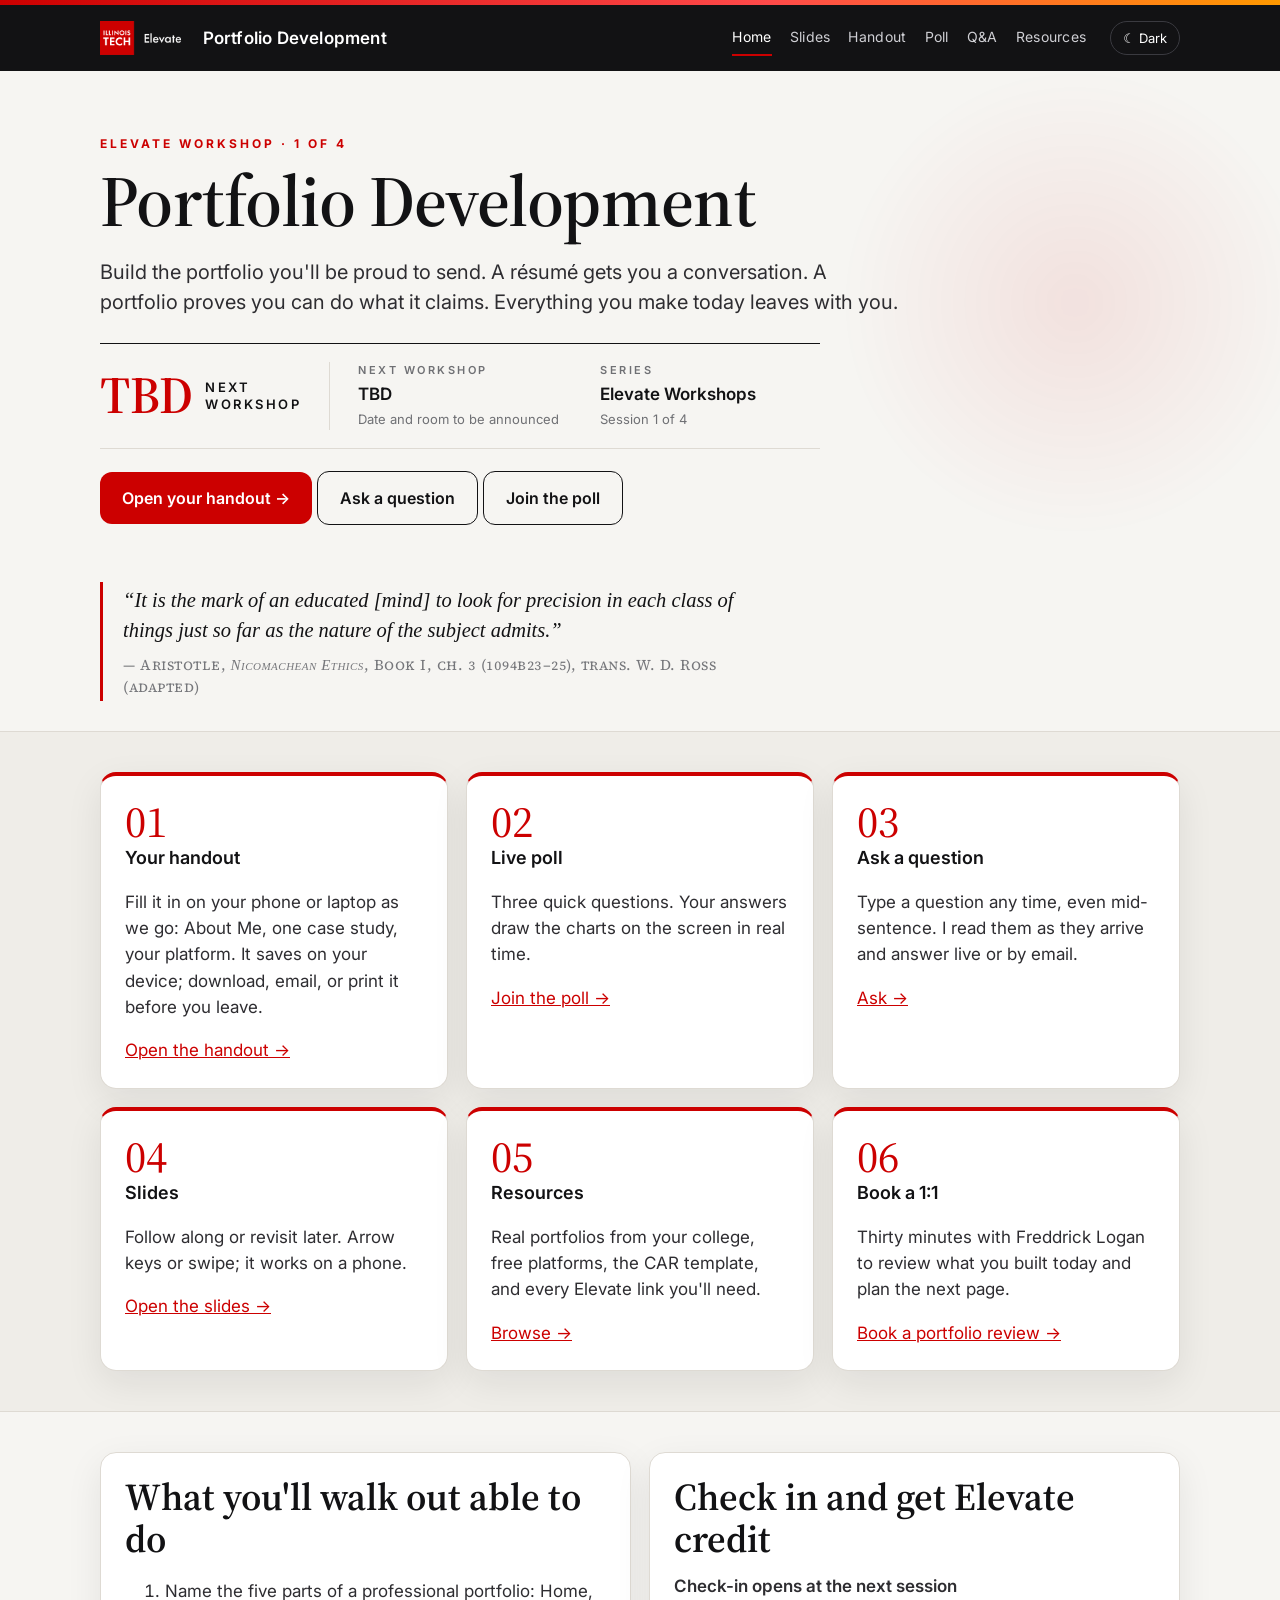
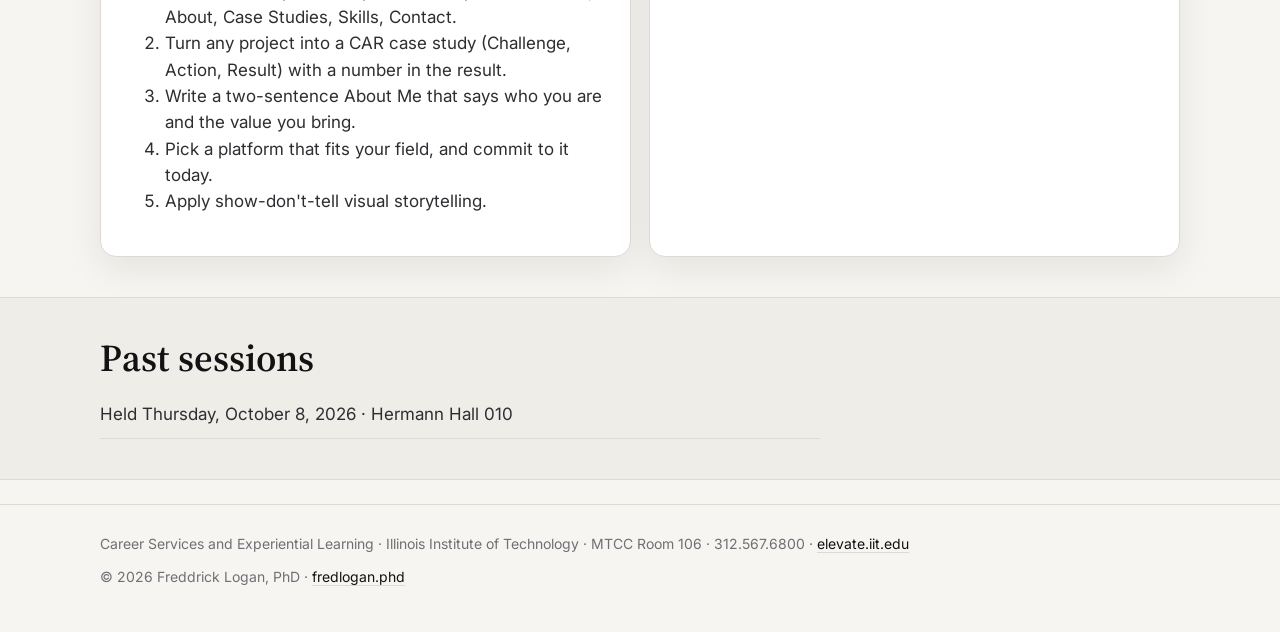
==== commit d0a84663: "Homepage quote: inclusive wording" ====
--- a/index.html
+++ b/index.html
@@ -37,8 +37,8 @@
 
 <section class="epigraph"><div class="wrap">
   <figure>
-    <blockquote>“It is the mark of an educated man to look for precision in each class of things just so far as the nature of the subject admits.”</blockquote>
-    <figcaption>— Aristotle, <cite>Nicomachean Ethics</cite>, Book I, ch. 3 (1094b23–25), trans. W. D. Ross</figcaption>
+    <blockquote>“It is the mark of an educated [mind] to look for precision in each class of things just so far as the nature of the subject admits.”</blockquote>
+    <figcaption>— Aristotle, <cite>Nicomachean Ethics</cite>, Book I, ch. 3 (1094b23–25), trans. W. D. Ross (adapted)</figcaption>
   </figure>
 </div></section>
 
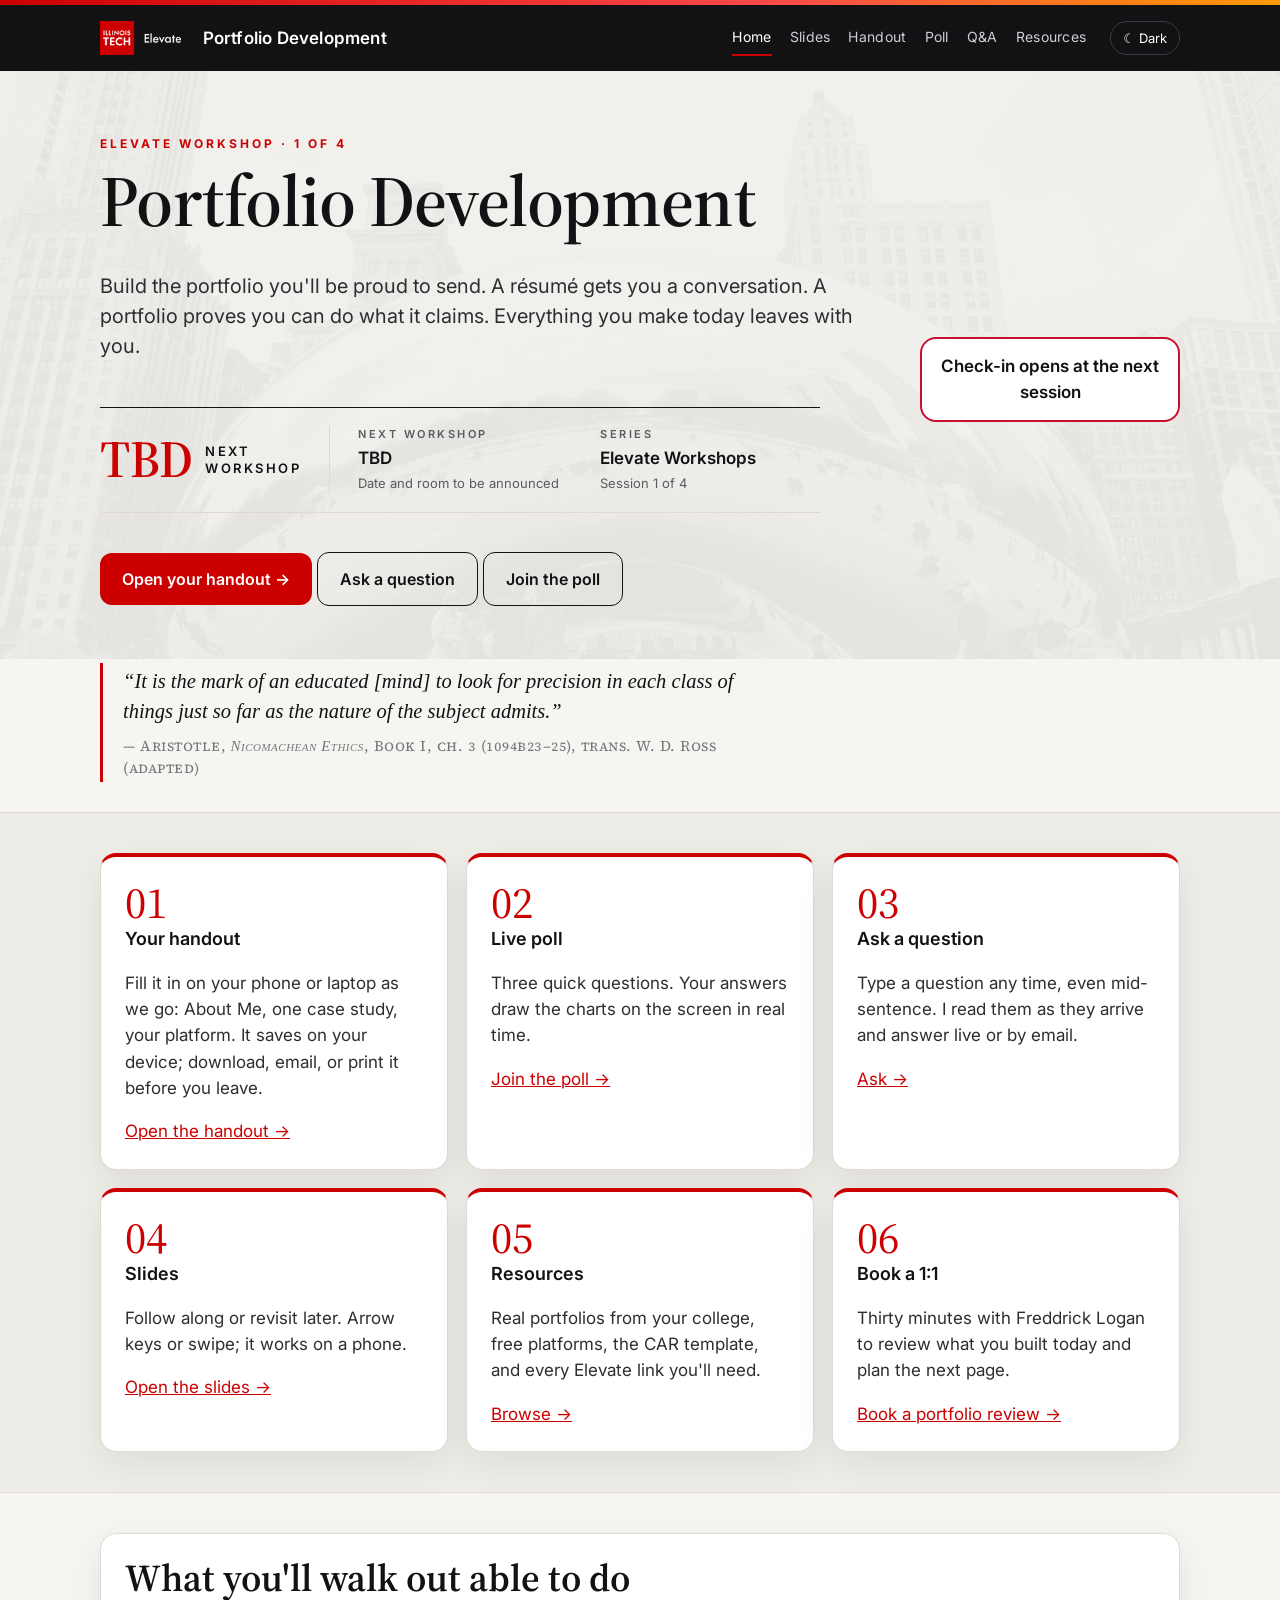
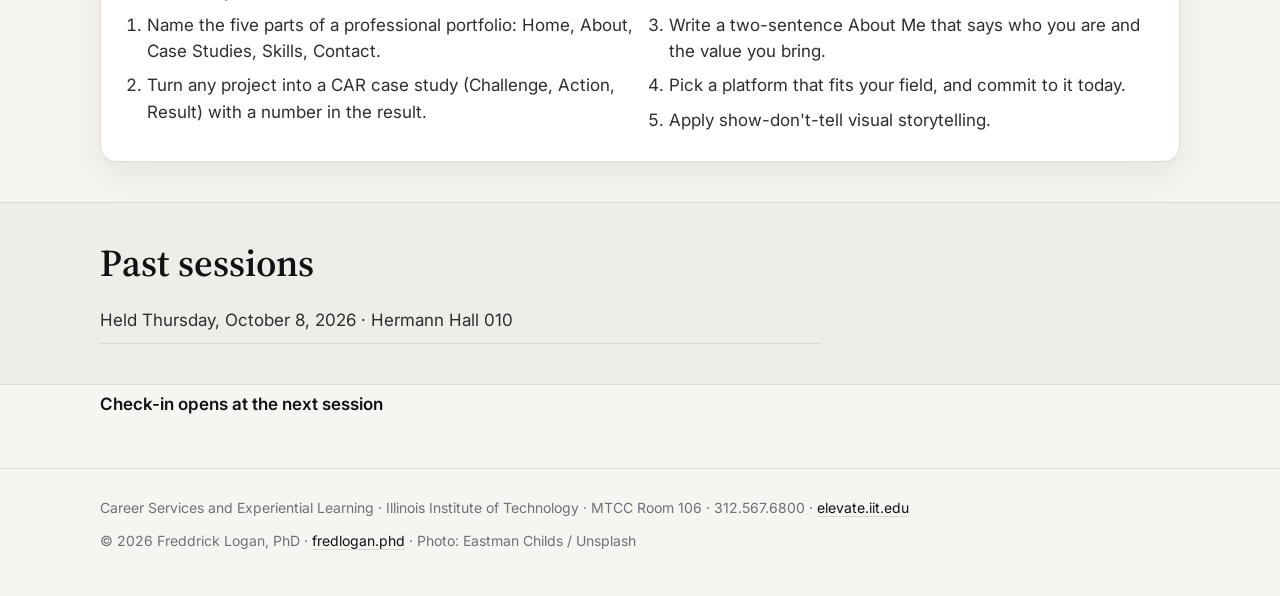
==== commit 4c203976: "Hero QR, Chicago backgrounds, SHIP acronym, slide polish" ====
--- a/index.html
+++ b/index.html
@@ -16,9 +16,12 @@
   <nav><a class="active" href="index.html">Home</a><a href="slides.html">Slides</a><a href="handout.html">Handout</a><a href="poll.html">Poll</a><a href="qa.html">Q&amp;A</a><a href="resources.html">Resources</a></nav>
 </div></header>
 
-<section class="hero"><div class="wrap">
+<section class="hero"><div class="hero-bg" aria-hidden="true"></div><div class="wrap">
   <div class="eyebrow reveal">Elevate Workshop · 1 of 4</div>
   <h1 class="reveal">Portfolio Development</h1>
+  <aside class="hero-checkin reveal" data-checkin="hero">
+    <div class="qrcard"><img src="assets/checkin-qr.png" alt="312 check-in QR code"><span class="lbl">Check in on 312</span><span class="sub">Scan with the Illinois Tech 312 app, or open <a id="checkinA" href="#"><span id="checkinShort"></span></a></span><span class="sub">Check-in records your Elevate workshop credit</span></div>
+  </aside>
   <p class="lead reveal">Build the portfolio you'll be proud to send. A résumé gets you a conversation. A portfolio proves you can do what it claims. Everything you make today leaves with you.</p>
   <div class="event reveal">
     <div class="event-date"><span class="d" data-session="day"></span><span class="m"><span data-session="month"></span><br><span data-session="year"></span></span></div>
@@ -51,8 +54,8 @@
   <div class="card accent"><div class="num">06</div><h3>Book a 1:1</h3><p>Thirty minutes with Freddrick Logan to review what you built today and plan the next page.</p><a id="bookCard" href="#">Book a portfolio review →</a></div>
 </div></section>
 
-<section class="section"><div class="wrap grid c2">
-  <div class="card">
+<section class="section"><div class="wrap">
+  <div class="card goals">
     <h2>What you'll walk out able to do</h2>
     <ol>
       <li>Name the five parts of a professional portfolio: Home, About, Case Studies, Skills, Contact.</li>
@@ -62,10 +65,6 @@
       <li>Apply show-don't-tell visual storytelling.</li>
     </ol>
   </div>
-  <div class="card">
-    <h2>Check in and get Elevate credit</h2>
-    <div data-checkin="card"><div class="qr"><div class="qrcard" style="--qr:190px"><img src="assets/checkin-qr.png" alt="312 check-in QR code"><span class="lbl">Check in on 312</span></div><div><p>Scan with the Illinois Tech 312 app, or open <a id="checkinA" href="#"><span id="checkinShort"></span></a>.</p><p class="hint">Check-in records your attendance for Elevate workshop credit.</p></div></div></div>
-  </div>
 </div></section>
 
 <section class="section alt" data-past hidden><div class="wrap">
@@ -73,9 +72,11 @@
   <ul class="past-list" data-past-list></ul>
 </div></section>
 
+<section class="checkin-foot"><div class="wrap"><div class="foot-checkin" data-checkin="foot"><div class="qrcard" style="--qr:140px"><img src="assets/checkin-qr.png" alt="312 check-in QR code"><span class="lbl">Check in on 312</span></div><p>Scan to check in for Elevate credit.</p></div></div></section>
+
 <footer class="footer"><div class="wrap">
   <div>Career Services and Experiential Learning · Illinois Institute of Technology · MTCC Room 106 · 312.567.6800 · <a href="https://elevate.iit.edu">elevate.iit.edu</a></div>
-  <div>© <span data-year></span> Freddrick Logan, PhD · <a href="https://fredlogan.phd">fredlogan.phd</a></div>
+  <div>© <span data-year></span> Freddrick Logan, PhD · <a href="https://fredlogan.phd">fredlogan.phd</a> · <span class="photo">Photo: Eastman Childs / Unsplash</span></div>
 </div></footer>
 <script src="assets/config.js"></script>
 <script src="assets/site.js"></script>
--- a/assets/site.css
+++ b/assets/site.css
@@ -168,3 +168,28 @@
 :root[data-theme="dark"] .epigraph figcaption{color:#A5A6AA}
 @media (prefers-color-scheme: dark){:root:not([data-theme="light"]) .epigraph figcaption{color:#A5A6AA}}
 @media (max-width:480px){.epigraph figure{padding-left:14px}.epigraph blockquote{font-size:17px}.epigraph figcaption{font-size:14px}}
+
+/* Hero: faint Chicago photo under a theme-colour overlay; check-in card in the hero; goals full width; small check-in above the footer */
+.hero-bg{position:absolute;inset:0;z-index:0;overflow:hidden}
+.hero-bg::before{content:"";position:absolute;inset:0;background:url(hero-chicago.webp) center/cover no-repeat;filter:grayscale(.9) contrast(.4) brightness(1.25)}
+.hero-bg::after{content:"";position:absolute;inset:0;background:var(--bg);opacity:.88}
+.hero{--muted:#5A5B5F}
+:root[data-theme="dark"] .hero-bg::before{filter:grayscale(.9) brightness(.8)}
+:root[data-theme="dark"] .hero{--muted:#A3A4A8}
+@media (prefers-color-scheme: dark){:root:not([data-theme="light"]) .hero-bg::before{filter:grayscale(.9) brightness(.8)}:root:not([data-theme="light"]) .hero{--muted:#A3A4A8}}
+.hero .wrap{display:grid;grid-template-columns:minmax(0,1fr) 260px;column-gap:48px;align-items:start}
+.hero .wrap>*{grid-column:1;min-width:0}
+.hero .hero-checkin{grid-column:2;grid-row:1/span 6;align-self:center;justify-self:end;width:260px;margin:0}
+.hero-checkin .qrcard{width:100%;--qr:220px;padding:14px 14px 12px}
+.hero-checkin .qrcard .sub{max-width:none}
+.hero-checkin .checkin-wait{background:#fff;border:2px solid #C8102E;border-radius:16px;padding:14px;color:#111;text-align:center}
+@media (max-width:1023px){.hero .wrap{display:block}.hero .hero-checkin{display:block;width:100%;max-width:320px;margin:16px 0 4px}.hero-checkin .qrcard{--qr:min(280px,100%);width:100%}}
+.goals ol{columns:2;column-gap:36px;margin:8px 0 0;padding-left:22px}
+.goals li{break-inside:avoid;margin:0 0 8px}
+@media (max-width:760px){.goals ol{columns:1}}
+.checkin-foot{padding:6px 0 26px}
+.foot-checkin{display:flex;align-items:center;gap:18px;flex-wrap:wrap}
+.foot-checkin .qrcard{padding:10px 12px 8px;gap:4px}
+.foot-checkin .qrcard .lbl{font-size:14px}
+.foot-checkin p{margin:0;font-weight:600;color:var(--ink);font-size:17px}
+.foot-checkin .checkin-wait{margin:0}
